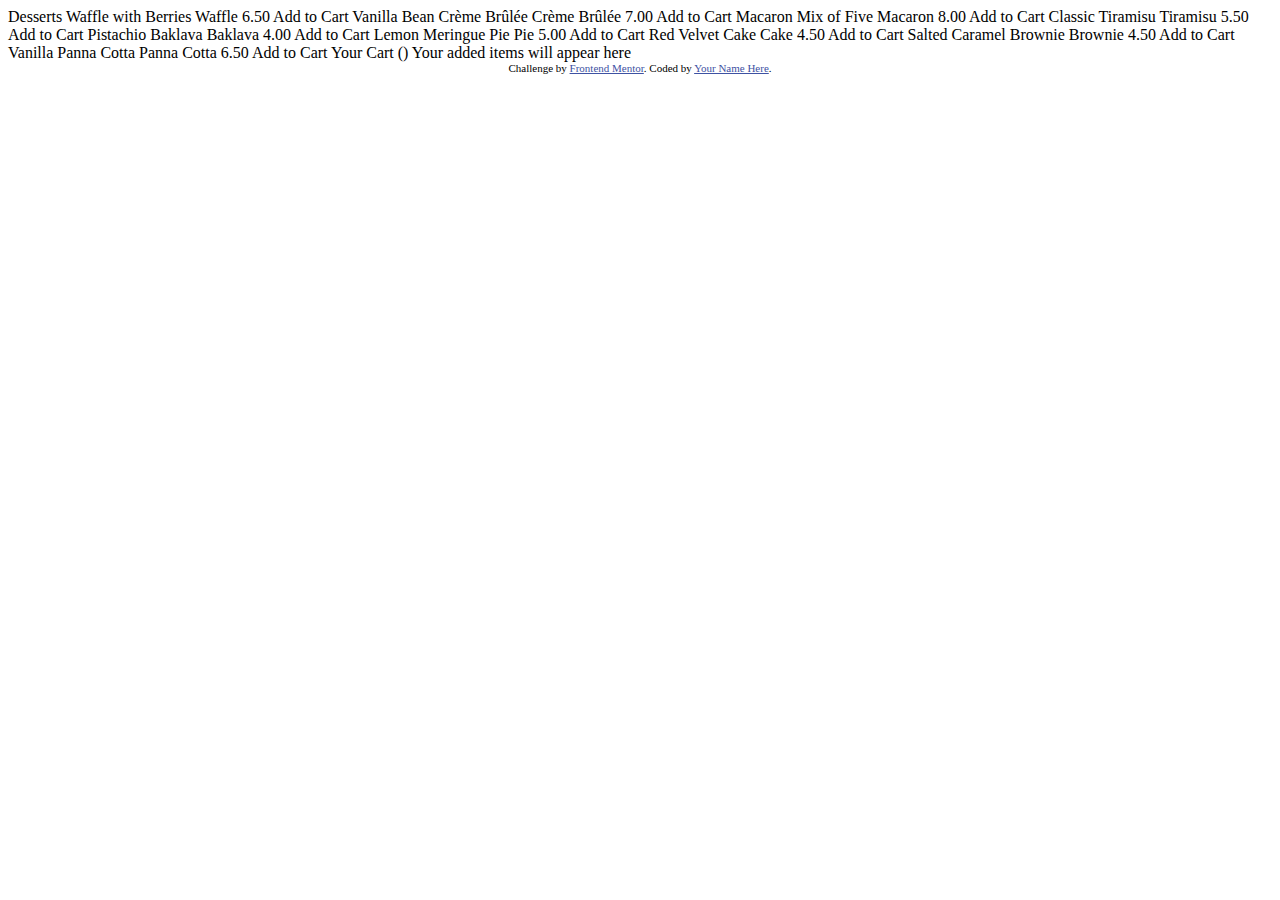
==== product-list-with-cart-main/index.html @ 2c56133f "blog preview card file path changed" ====
<!DOCTYPE html>
<html lang="en">
<head>
  <meta charset="UTF-8">
  <meta name="viewport" content="width=device-width, initial-scale=1.0"> <!-- displays site properly based on user's device -->

  <link rel="icon" type="image/png" sizes="32x32" href="./assets/images/favicon-32x32.png">
  
  <title>Frontend Mentor | Product list with cart</title>

  <!-- Feel free to remove these styles or customise in your own stylesheet 👍 -->
  <style>
    .attribution { font-size: 11px; text-align: center; }
    .attribution a { color: hsl(228, 45%, 44%); }
  </style>
</head>
<body>

  Desserts

  Waffle with Berries
  Waffle
  6.50
  Add to Cart

  Vanilla Bean Crème Brûlée
  Crème Brûlée
  7.00
  Add to Cart

  Macaron Mix of Five
  Macaron
  8.00
  Add to Cart

  Classic Tiramisu
  Tiramisu
  5.50
  Add to Cart

  Pistachio Baklava
  Baklava
  4.00
  Add to Cart

  Lemon Meringue Pie
  Pie
  5.00
  Add to Cart

  Red Velvet Cake
  Cake
  4.50
  Add to Cart

  Salted Caramel Brownie
  Brownie
  4.50
  Add to Cart

  Vanilla Panna Cotta
  Panna Cotta
  6.50
  Add to Cart

  Your Cart (<!-- Quantity -->)
  Your added items will appear here

  <div class="attribution">
    Challenge by <a href="https://www.frontendmentor.io?ref=challenge">Frontend Mentor</a>. 
    Coded by <a href="#">Your Name Here</a>.
  </div>
</body>
</html>
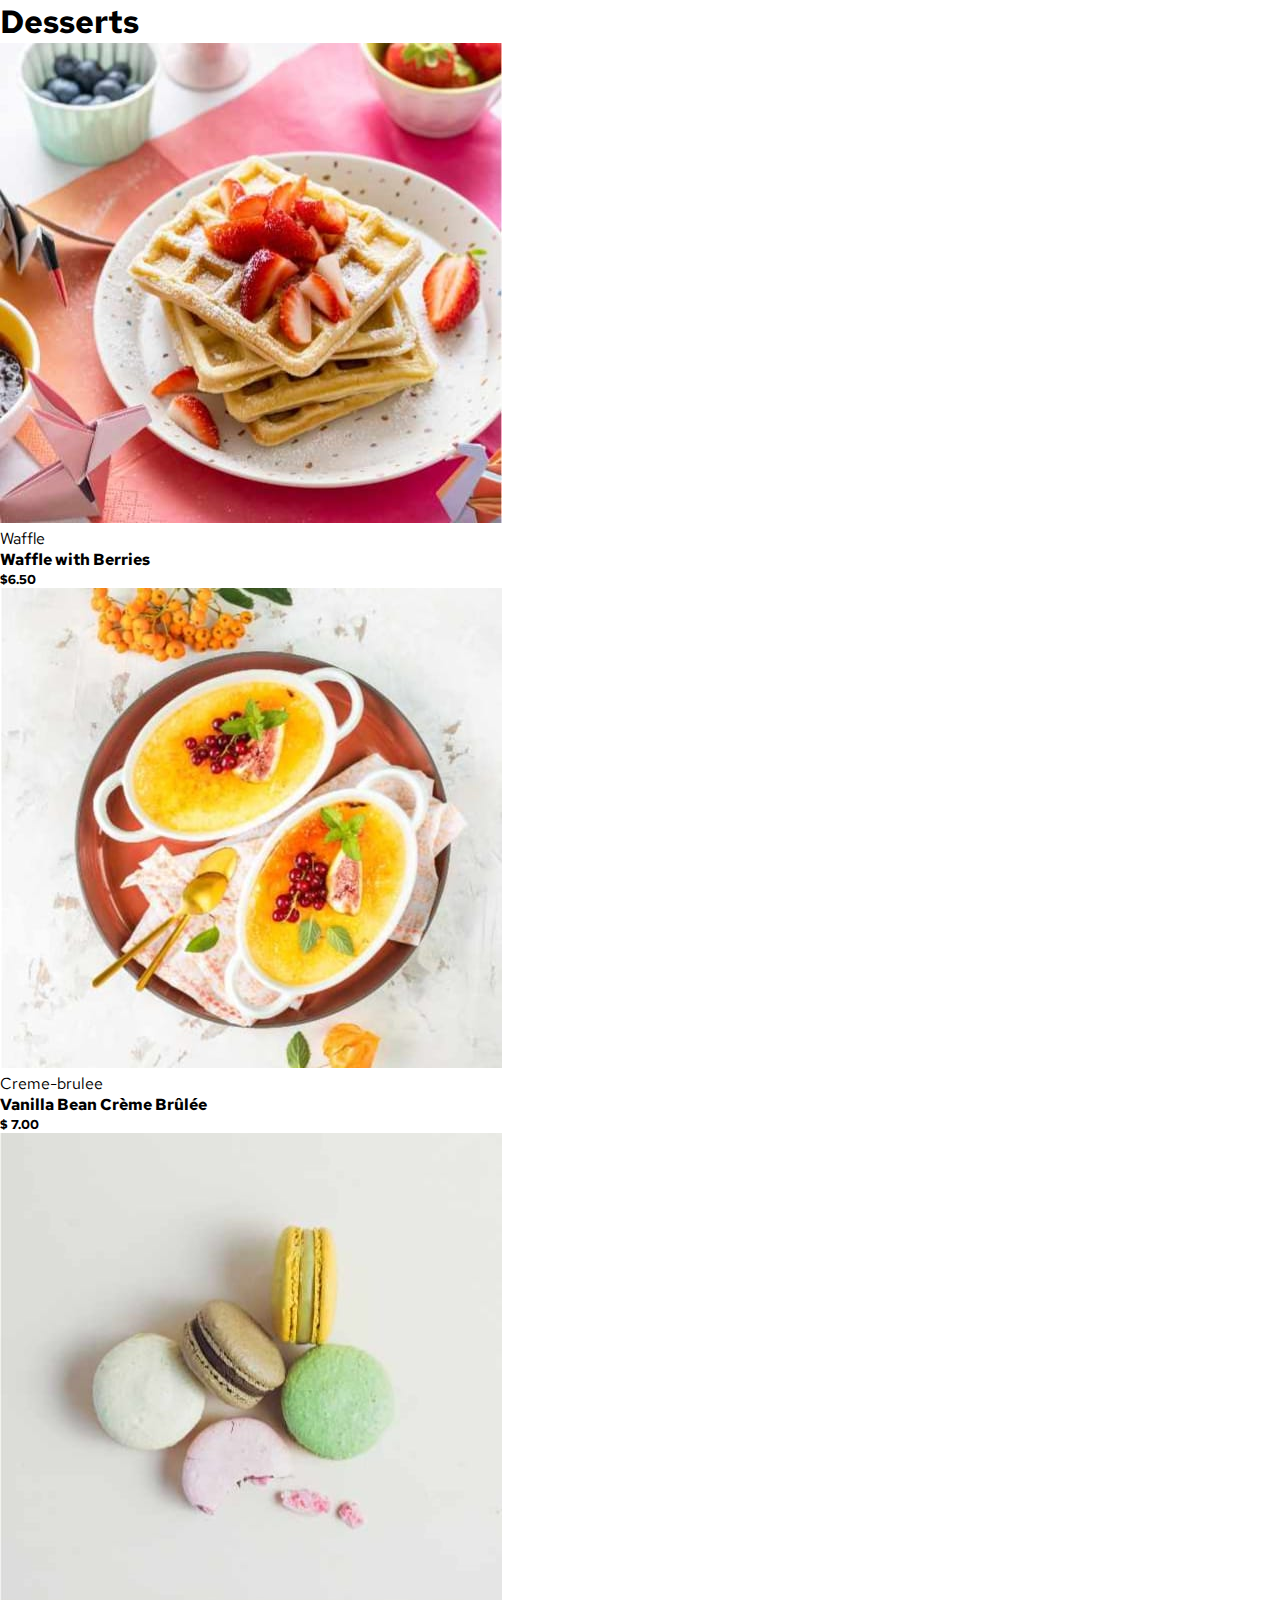
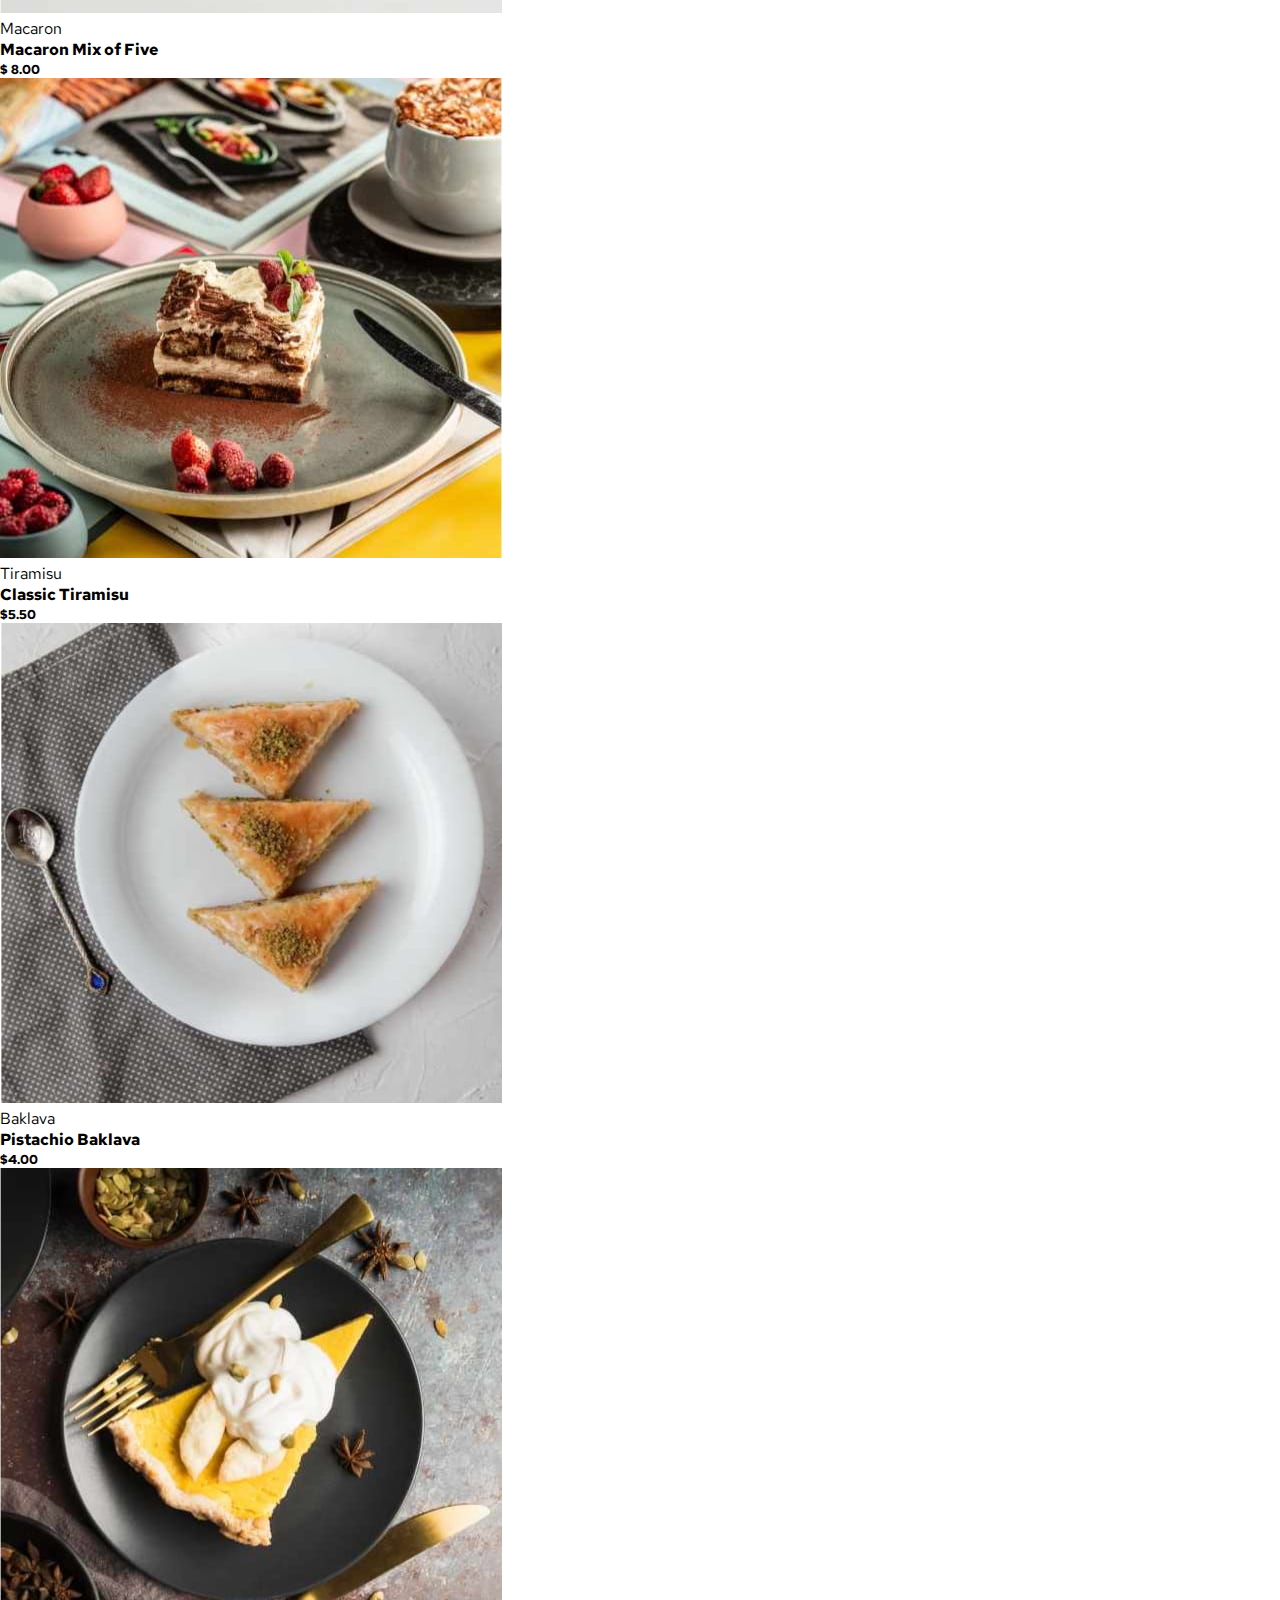
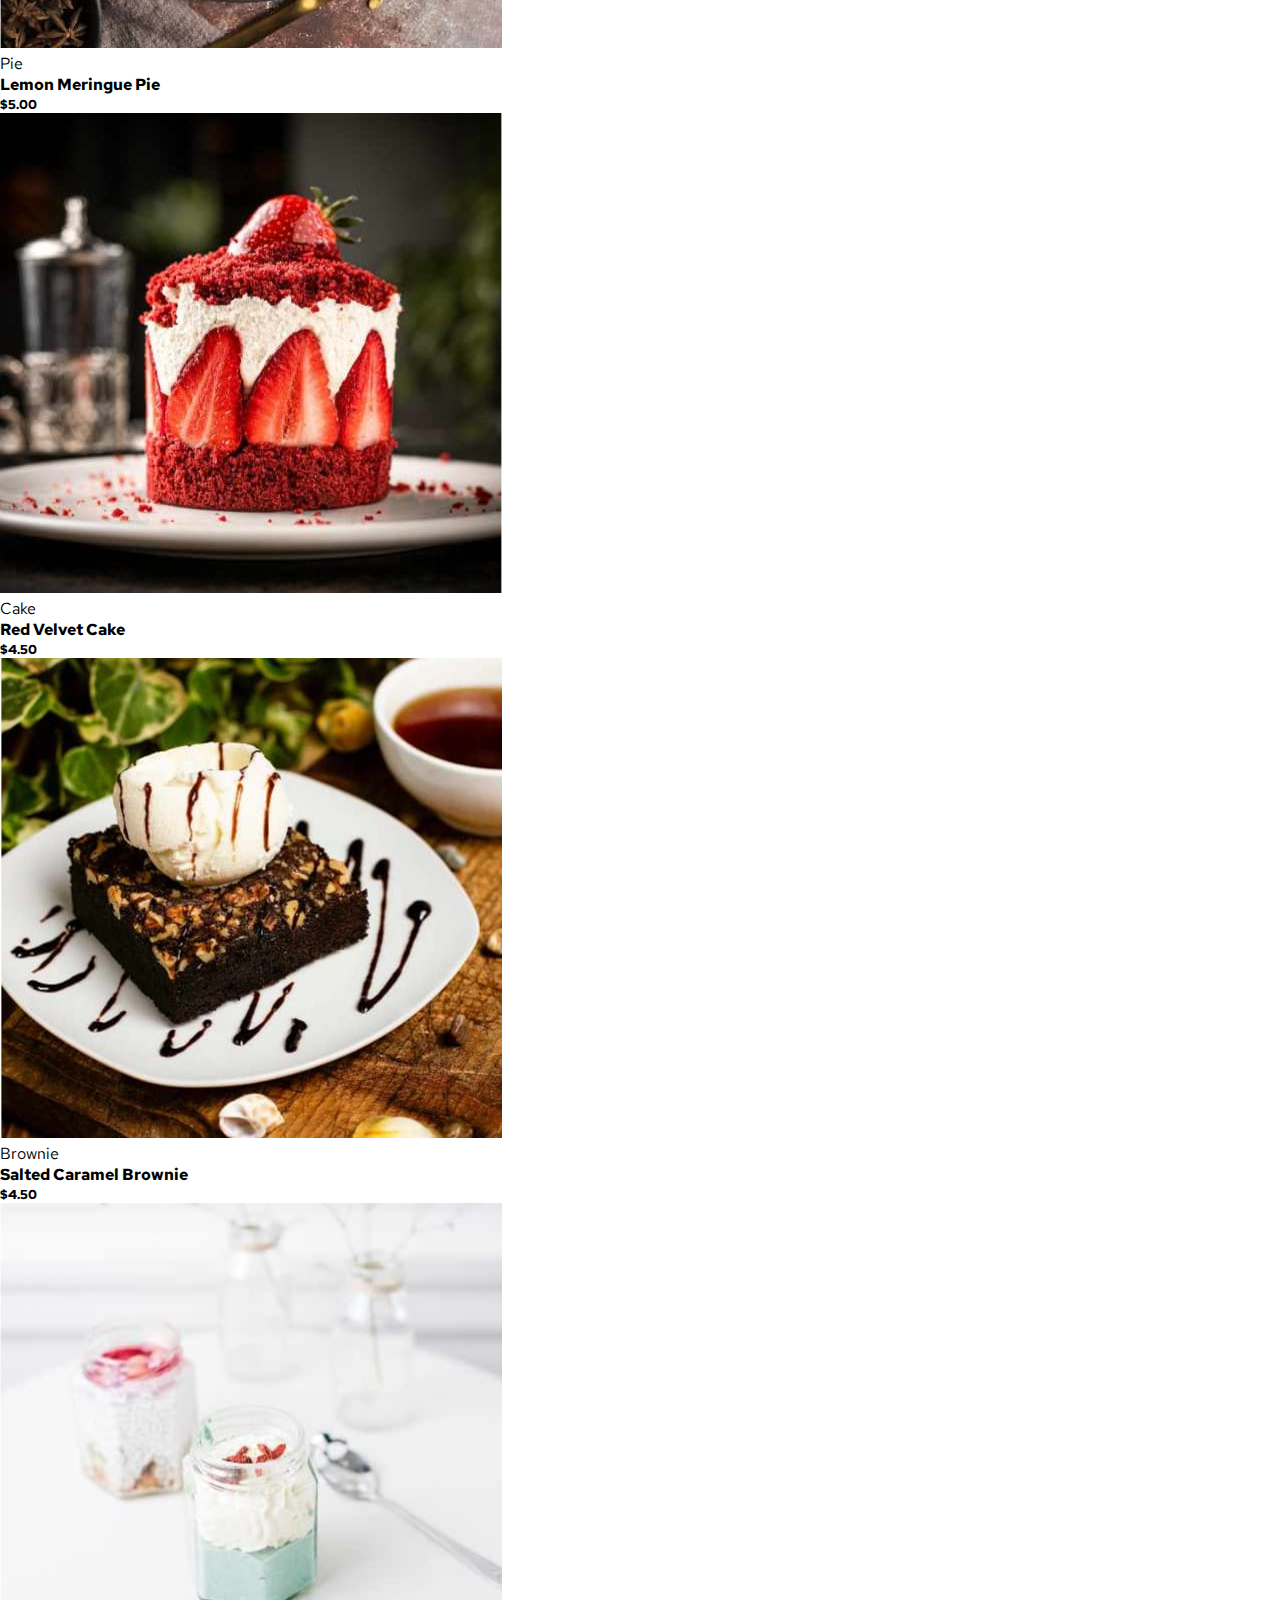
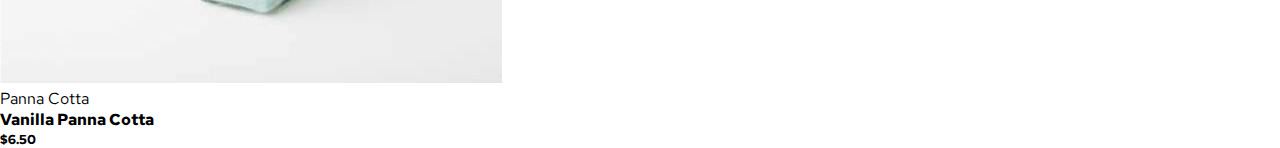
==== commit 41da9e49: "product list cart html done" ====
--- a/product-list-with-cart-main/index.html
+++ b/product-list-with-cart-main/index.html
@@ -7,68 +7,69 @@
   <link rel="icon" type="image/png" sizes="32x32" href="./assets/images/favicon-32x32.png">
   
   <title>Frontend Mentor | Product list with cart</title>
-
-  <!-- Feel free to remove these styles or customise in your own stylesheet 👍 -->
-  <style>
-    .attribution { font-size: 11px; text-align: center; }
-    .attribution a { color: hsl(228, 45%, 44%); }
-  </style>
+  <link rel="stylesheet" href="../product-list-with-cart-main/style.css">
 </head>
 <body>
-
-  Desserts
-
-  Waffle with Berries
-  Waffle
-  6.50
-  Add to Cart
-
-  Vanilla Bean Crème Brûlée
-  Crème Brûlée
-  7.00
-  Add to Cart
-
-  Macaron Mix of Five
-  Macaron
-  8.00
-  Add to Cart
-
-  Classic Tiramisu
-  Tiramisu
-  5.50
-  Add to Cart
-
-  Pistachio Baklava
-  Baklava
-  4.00
-  Add to Cart
-
-  Lemon Meringue Pie
-  Pie
-  5.00
-  Add to Cart
-
-  Red Velvet Cake
-  Cake
-  4.50
-  Add to Cart
-
-  Salted Caramel Brownie
-  Brownie
-  4.50
-  Add to Cart
-
-  Vanilla Panna Cotta
-  Panna Cotta
-  6.50
-  Add to Cart
-
-  Your Cart (<!-- Quantity -->)
-  Your added items will appear here
-
-  <div class="attribution">
-    Challenge by <a href="https://www.frontendmentor.io?ref=challenge">Frontend Mentor</a>. 
-    Coded by <a href="#">Your Name Here</a>.
-  </div>
+  <main>
+    <div class="container">
+      <div class="food-container">
+        <h1> Desserts</h1>
+        <div class="waffle">
+          <img src="../product-list-with-cart-main/assets/images/image-waffle-desktop.jpg" alt="food logo">
+          <p>Waffle</p>
+          <h4>Waffle with Berries</h4>
+          <h5>$6.50</h5>
+        </div>
+        <div class="crema-brulee">
+          <img src="../product-list-with-cart-main/assets/images/image-creme-brulee-desktop.jpg" alt="food logo">
+          <p>Creme-brulee</p>
+          <h4>Vanilla Bean Crème Brûlée</h4>
+          <h5>$ 7.00</h5>
+        </div>
+        <div class="Macaron">
+          <img src="../product-list-with-cart-main/assets/images/image-macaron-desktop.jpg" alt="food logo">
+          <p>Macaron</p>
+          <h4>Macaron Mix of Five</h4>
+          <h5>$ 8.00</h5>
+        </div>
+        <div class="Tiramisu">
+          <img src="../product-list-with-cart-main/assets/images/image-tiramisu-desktop.jpg" alt="food logo">
+          <p>Tiramisu</p>
+          <h4>Classic Tiramisu</h4>
+          <h5>$5.50</h5>
+        </div>
+        <div class="Baklava">
+          <img src="../product-list-with-cart-main/assets/images/image-baklava-desktop.jpg" alt="food logo">
+          <p>Baklava</p>
+          <h4>Pistachio Baklava</h4>
+          <h5>$4.00</h5>
+        </div>
+        <div class="Pie">
+          <img src="../product-list-with-cart-main/assets/images/image-meringue-desktop.jpg" alt="food logo">
+          <p>Pie</p>
+          <h4>Lemon Meringue Pie</h4>
+          <h5>$5.00</h5>
+        </div>
+        <div class="Cake">
+          <img src="../product-list-with-cart-main/assets/images/image-cake-desktop.jpg" alt="food logo">
+          <p>Cake</p>
+          <h4>Red Velvet Cake</h4>
+          <h5>$4.50</h5>
+        </div>
+        <div class="Brownie">
+          <img src="../product-list-with-cart-main/assets/images/image-brownie-desktop.jpg" alt="food logo">
+          <p>Brownie</p>
+          <h4>Salted Caramel Brownie</h4>
+          <h5>$4.50</h5>
+        </div>
+        <div class="Panna Cotta">
+          <img src="../product-list-with-cart-main/assets/images/image-panna-cotta-desktop.jpg" alt="food logo">
+          <p>Panna Cotta</p>
+          <h4>Vanilla Panna Cotta</h4>
+          <h5>$6.50</h5>
+        </div>
+      </div>
+    </div>
+  </main>
 </body>
 </html>--- a/product-list-with-cart-main/style.css
+++ b/product-list-with-cart-main/style.css
@@ -0,0 +1,12 @@
+@import url('https://fonts.googleapis.com/css2?family=Red+Hat+Text:ital,wght@0,300..700;1,300..700&display=swap');
+*{
+    margin: 0px;
+    padding: 0px;
+    box-sizing: border-box;
+}
+
+
+body{
+  font-family: "Red Hat Text", sans-serif;
+
+}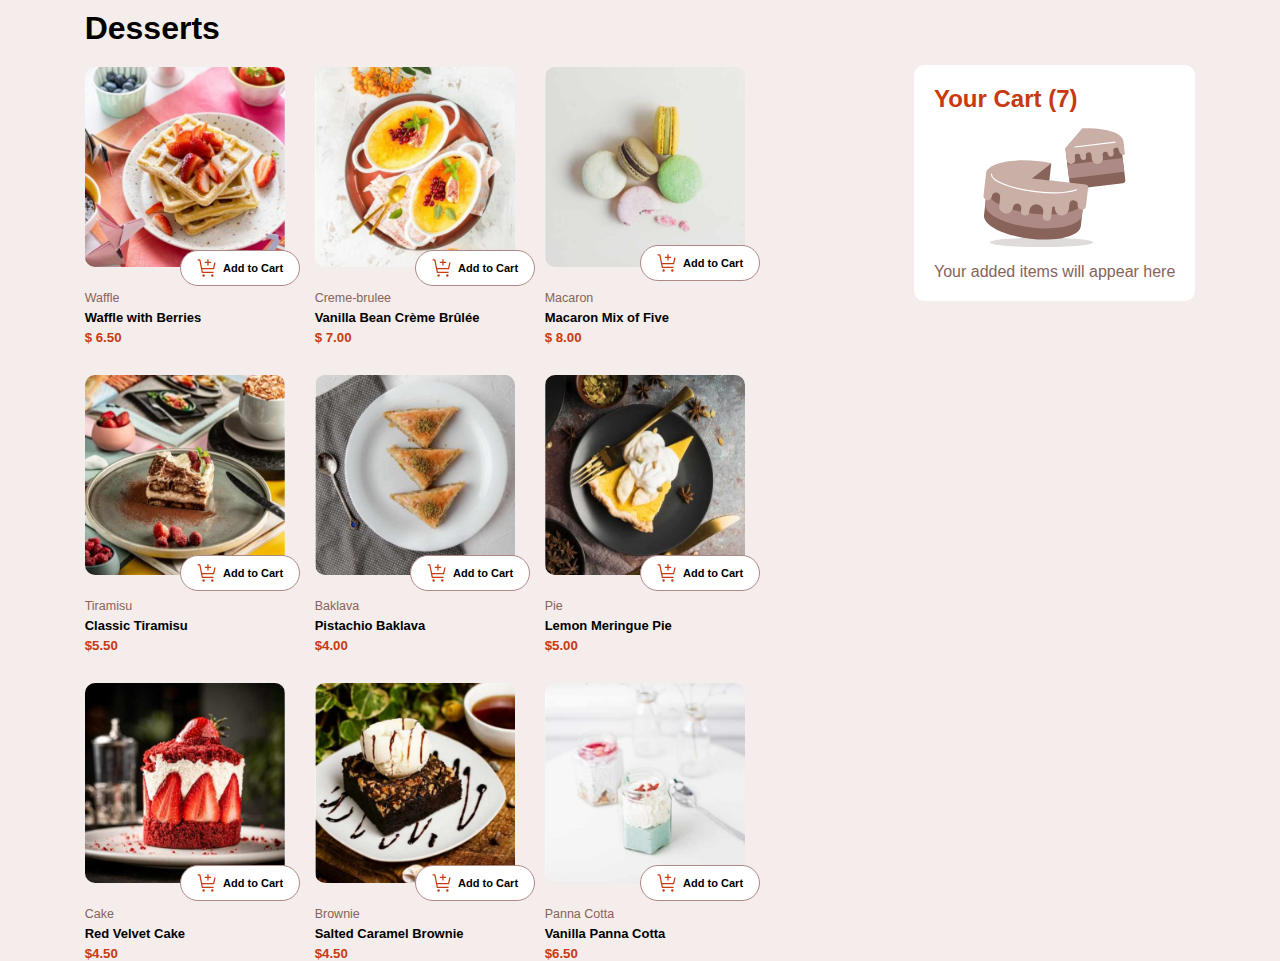
==== commit 30793162: "product list page done" ====
--- a/product-list-with-cart-main/index.html
+++ b/product-list-with-cart-main/index.html
@@ -3,70 +3,89 @@
 <head>
   <meta charset="UTF-8">
   <meta name="viewport" content="width=device-width, initial-scale=1.0"> <!-- displays site properly based on user's device -->
-
   <link rel="icon" type="image/png" sizes="32x32" href="./assets/images/favicon-32x32.png">
-  
   <title>Frontend Mentor | Product list with cart</title>
   <link rel="stylesheet" href="../product-list-with-cart-main/style.css">
 </head>
 <body>
   <main>
     <div class="container">
-      <div class="food-container">
+      <div class="first-container">
         <h1> Desserts</h1>
-        <div class="waffle">
-          <img src="../product-list-with-cart-main/assets/images/image-waffle-desktop.jpg" alt="food logo">
-          <p>Waffle</p>
-          <h4>Waffle with Berries</h4>
-          <h5>$6.50</h5>
+        <div class="food-container">
+          <div class="waffle">
+            <img src="../product-list-with-cart-main/assets/images/image-waffle-desktop.jpg" alt="food-logo" class="food-image1">
+            <button id="btn"><img src="../product-list-with-cart-main/assets/images/add-to-cart.svg" alt="" class="logo"><h5 class="btn">Add to Cart</h5></button>           
+            <p>Waffle</p>
+            <h4>Waffle with Berries</h4>
+            <h5 class="price">$ 6.50</h5>
+          </div>
+        
+          <div class="crema-brulee">
+            <img src="../product-list-with-cart-main/assets/images/image-creme-brulee-desktop.jpg" alt="food-logo" class="food-image2">
+            <button id="btn2"><img src="../product-list-with-cart-main/assets/images/add-to-cart.svg" alt="" class="logo"><h5 class="btn">Add to Cart</h5></button>           
+            <p>Creme-brulee</p>
+            <h4>Vanilla Bean Crème Brûlée</h4>
+            <h5 class="price" >$ 7.00</h5>
+          </div>
+          <div class="Macaron">
+            <img src="../product-list-with-cart-main/assets/images/image-macaron-desktop.jpg" alt="food-logo" class="food-image3">
+            <button id="btn3"><img src="../product-list-with-cart-main/assets/images/add-to-cart.svg" alt="" class="logo"><h5 class="btn">Add to Cart</h5></button>           
+            <p>Macaron</p>
+            <h4>Macaron Mix of Five</h4>
+            <h5 class="price">$ 8.00</h5>
+          </div>
+          <div class="Tiramisu">
+            <img src="../product-list-with-cart-main/assets/images/image-tiramisu-desktop.jpg" alt="food-logo" class="food-image4">
+            <button id="btn4"><img src="../product-list-with-cart-main/assets/images/add-to-cart.svg" alt="" class="logo"><h5 class="btn">Add to Cart</h5></button>           
+            <p>Tiramisu</p>
+            <h4>Classic Tiramisu</h4>
+            <h5 class="price">$5.50</h5>
+          </div>
+          <div class="Baklava">
+            <img src="../product-list-with-cart-main/assets/images/image-baklava-desktop.jpg" alt="food-logo" class="food-image5">
+            <button id="btn5"><img src="../product-list-with-cart-main/assets/images/add-to-cart.svg" alt="" class="logo"><h5 class="btn">Add to Cart</h5></button>           
+            <p>Baklava</p>
+            <h4>Pistachio Baklava</h4>
+            <h5 class="price">$4.00</h5>
+          </div>
+          <div class="Pie">
+            <img src="../product-list-with-cart-main/assets/images/image-meringue-desktop.jpg" alt="food-logo" class="food-image6">
+            <button id="btn6"><img src="../product-list-with-cart-main/assets/images/add-to-cart.svg" alt="" class="logo"><h5 class="btn">Add to Cart</h5></button>           
+            <p>Pie</p>
+            <h4>Lemon Meringue Pie</h4>
+            <h5 class="price">$5.00</h5>
+          </div>
+          <div class="Cake">
+            <img src="../product-list-with-cart-main/assets/images/image-cake-desktop.jpg" alt="food-logo" class="food-image7">
+            <button id="btn7"><img src="../product-list-with-cart-main/assets/images/add-to-cart.svg" alt="" class="logo"><h5 class="btn">Add to Cart</h5></button>           
+            <p>Cake</p>
+            <h4>Red Velvet Cake</h4>
+            <h5 class="price">$4.50</h5>
+          </div>
+          <div class="Brownie">
+            <img src="../product-list-with-cart-main/assets/images/image-brownie-desktop.jpg" alt="food-logo" class="food-image8">
+            <button id="btn8"><img src="../product-list-with-cart-main/assets/images/add-to-cart.svg" alt="" class="logo"><h5 class="btn">Add to Cart</h5></button>           
+            <p>Brownie</p>
+            <h4>Salted Caramel Brownie</h4>
+            <h5 class="price">$4.50</h5>
+          </div>
+          <div class="Panna Cotta">
+            <img src="../product-list-with-cart-main/assets/images/image-panna-cotta-desktop.jpg" alt="food-logo" class="food-image9">
+            <button id="btn9"><img src="../product-list-with-cart-main/assets/images/add-to-cart.svg" alt="" class="logo"><h5 class="btn">Add to Cart</h5></button>           
+            <p>Panna Cotta</p>
+            <h4>Vanilla Panna Cotta</h4>
+            <h5 class="price">$6.50</h5>
+          </div>
         </div>
-        <div class="crema-brulee">
-          <img src="../product-list-with-cart-main/assets/images/image-creme-brulee-desktop.jpg" alt="food logo">
-          <p>Creme-brulee</p>
-          <h4>Vanilla Bean Crème Brûlée</h4>
-          <h5>$ 7.00</h5>
-        </div>
-        <div class="Macaron">
-          <img src="../product-list-with-cart-main/assets/images/image-macaron-desktop.jpg" alt="food logo">
-          <p>Macaron</p>
-          <h4>Macaron Mix of Five</h4>
-          <h5>$ 8.00</h5>
-        </div>
-        <div class="Tiramisu">
-          <img src="../product-list-with-cart-main/assets/images/image-tiramisu-desktop.jpg" alt="food logo">
-          <p>Tiramisu</p>
-          <h4>Classic Tiramisu</h4>
-          <h5>$5.50</h5>
-        </div>
-        <div class="Baklava">
-          <img src="../product-list-with-cart-main/assets/images/image-baklava-desktop.jpg" alt="food logo">
-          <p>Baklava</p>
-          <h4>Pistachio Baklava</h4>
-          <h5>$4.00</h5>
-        </div>
-        <div class="Pie">
-          <img src="../product-list-with-cart-main/assets/images/image-meringue-desktop.jpg" alt="food logo">
-          <p>Pie</p>
-          <h4>Lemon Meringue Pie</h4>
-          <h5>$5.00</h5>
-        </div>
-        <div class="Cake">
-          <img src="../product-list-with-cart-main/assets/images/image-cake-desktop.jpg" alt="food logo">
-          <p>Cake</p>
-          <h4>Red Velvet Cake</h4>
-          <h5>$4.50</h5>
-        </div>
-        <div class="Brownie">
-          <img src="../product-list-with-cart-main/assets/images/image-brownie-desktop.jpg" alt="food logo">
-          <p>Brownie</p>
-          <h4>Salted Caramel Brownie</h4>
-          <h5>$4.50</h5>
-        </div>
-        <div class="Panna Cotta">
-          <img src="../product-list-with-cart-main/assets/images/image-panna-cotta-desktop.jpg" alt="food logo">
-          <p>Panna Cotta</p>
-          <h4>Vanilla Panna Cotta</h4>
-          <h5>$6.50</h5>
+      </div>
+      <div class="second-container">
+        <div class="order-container">
+          <h2>Your Cart (7)</h2>
+          <div class="cake-logo">
+            <img src="../product-list-with-cart-main/assets/images/illustration-empty-cart.svg" alt="cake logo" class="empty-logo">
+          </div>
+          <p>Your added items will appear here</p>
         </div>
       </div>
     </div>
--- a/product-list-with-cart-main/style.css
+++ b/product-list-with-cart-main/style.css
@@ -1,12 +1,281 @@
-@import url('https://fonts.googleapis.com/css2?family=Red+Hat+Text:ital,wght@0,300..700;1,300..700&display=swap');
-*{
-    margin: 0px;
-    padding: 0px;
-    box-sizing: border-box;
+* {
+  margin: 0px;
+  padding: 0px;
+  box-sizing: border-box;
 }
 
-
-body{
-  font-family: "Red Hat Text", sans-serif;
-
-}+body {
+  font-family: "poppins", sans-serif;
+  background-color: hsl(13, 31%, 94%);
+}
+body .container {
+  display: flex;
+  justify-content: space-around;
+}
+body .container .first-container h1 {
+  margin-top: 10px;
+}
+body .container .first-container .food-container {
+  display: grid;
+  grid-template-columns: 1fr 1fr 1fr;
+  gap: 30px;
+  margin-top: 20px;
+}
+body .container .first-container .food-container .food-image1 {
+  width: 200px;
+  height: 200px;
+  border-radius: 10px;
+  position: relative;
+}
+body .container .first-container .food-container .food-image1:hover {
+  border: 2.5px solid hsl(14, 86%, 42%);
+}
+body .container .first-container .food-container .food-image2 {
+  width: 200px;
+  height: 200px;
+  border-radius: 10px;
+  position: relative;
+}
+body .container .first-container .food-container .food-image2:hover {
+  border: 2.5px solid hsl(14, 86%, 42%);
+}
+body .container .first-container .food-container .food-image3 {
+  width: 200px;
+  height: 200px;
+  border-radius: 10px;
+  position: relative;
+}
+body .container .first-container .food-container .food-image3:hover {
+  border: 2.5px solid hsl(14, 86%, 42%);
+}
+body .container .first-container .food-container .food-image4 {
+  width: 200px;
+  height: 200px;
+  border-radius: 10px;
+  position: relative;
+}
+body .container .first-container .food-container .food-image4:hover {
+  border: 2.5px solid hsl(14, 86%, 42%);
+}
+body .container .first-container .food-container .food-image5 {
+  width: 200px;
+  height: 200px;
+  border-radius: 10px;
+  position: relative;
+}
+body .container .first-container .food-container .food-image5:hover {
+  border: 2.5px solid hsl(14, 86%, 42%);
+}
+body .container .first-container .food-container .food-image6 {
+  width: 200px;
+  height: 200px;
+  border-radius: 10px;
+  position: relative;
+}
+body .container .first-container .food-container .food-image6:hover {
+  border: 2.5px solid hsl(14, 86%, 42%);
+}
+body .container .first-container .food-container .food-image7 {
+  width: 200px;
+  height: 200px;
+  border-radius: 10px;
+  position: relative;
+}
+body .container .first-container .food-container .food-image7:hover {
+  border: 2.5px solid hsl(14, 86%, 42%);
+}
+body .container .first-container .food-container .food-image8 {
+  width: 200px;
+  height: 200px;
+  border-radius: 10px;
+  position: relative;
+}
+body .container .first-container .food-container .food-image8:hover {
+  border: 2.5px solid hsl(14, 86%, 42%);
+}
+body .container .first-container .food-container .food-image9 {
+  width: 200px;
+  height: 200px;
+  border-radius: 10px;
+  position: relative;
+}
+body .container .first-container .food-container .food-image9:hover {
+  border: 2.5px solid hsl(14, 86%, 42%);
+}
+body .container .first-container .food-container #btn {
+  position: absolute;
+  top: 250px;
+  left: 180px;
+  display: flex;
+  justify-content: center;
+  padding: 7px;
+  border-radius: 30px;
+  background-color: white;
+  width: 120px;
+  border: 1px solid hsl(7, 20%, 60%);
+}
+body .container .first-container .food-container #btn .btn {
+  margin-left: 5px;
+  margin-top: 4px;
+}
+body .container .first-container .food-container #btn2 {
+  position: absolute;
+  top: 250px;
+  left: 415px;
+  display: flex;
+  justify-content: center;
+  padding: 7px;
+  border-radius: 30px;
+  background-color: white;
+  width: 120px;
+  border: 1px solid hsl(7, 20%, 60%);
+}
+body .container .first-container .food-container #btn2 .btn {
+  margin-left: 5px;
+  margin-top: 4px;
+}
+body .container .first-container .food-container #btn3 {
+  position: absolute;
+  top: 245px;
+  left: 640px;
+  display: flex;
+  justify-content: center;
+  padding: 7px;
+  border-radius: 30px;
+  background-color: white;
+  width: 120px;
+  border: 1px solid hsl(7, 20%, 60%);
+}
+body .container .first-container .food-container #btn3 .btn {
+  margin-left: 5px;
+  margin-top: 4px;
+}
+body .container .first-container .food-container #btn4 {
+  position: absolute;
+  top: 555px;
+  left: 180px;
+  display: flex;
+  justify-content: center;
+  padding: 7px;
+  border-radius: 30px;
+  background-color: white;
+  width: 120px;
+  border: 1px solid hsl(7, 20%, 60%);
+}
+body .container .first-container .food-container #btn4 .btn {
+  margin-left: 5px;
+  margin-top: 4px;
+}
+body .container .first-container .food-container #btn5 {
+  position: absolute;
+  top: 555px;
+  left: 410px;
+  display: flex;
+  justify-content: center;
+  padding: 7px;
+  border-radius: 30px;
+  background-color: white;
+  width: 120px;
+  border: 1px solid hsl(7, 20%, 60%);
+}
+body .container .first-container .food-container #btn5 .btn {
+  margin-left: 5px;
+  margin-top: 4px;
+}
+body .container .first-container .food-container #btn6 {
+  position: absolute;
+  top: 555px;
+  left: 640px;
+  display: flex;
+  justify-content: center;
+  padding: 7px;
+  border-radius: 30px;
+  background-color: white;
+  width: 120px;
+  border: 1px solid hsl(7, 20%, 60%);
+}
+body .container .first-container .food-container #btn6 .btn {
+  margin-left: 5px;
+  margin-top: 4px;
+}
+body .container .first-container .food-container #btn7 {
+  position: absolute;
+  top: 865px;
+  left: 180px;
+  display: flex;
+  justify-content: center;
+  padding: 7px;
+  border-radius: 30px;
+  background-color: white;
+  width: 120px;
+  border: 1px solid hsl(7, 20%, 60%);
+}
+body .container .first-container .food-container #btn7 .btn {
+  margin-left: 5px;
+  margin-top: 4px;
+}
+body .container .first-container .food-container #btn8 {
+  position: absolute;
+  top: 865px;
+  left: 415px;
+  display: flex;
+  justify-content: center;
+  padding: 7px;
+  border-radius: 30px;
+  background-color: white;
+  width: 120px;
+  border: 1px solid hsl(7, 20%, 60%);
+}
+body .container .first-container .food-container #btn8 .btn {
+  margin-left: 5px;
+  margin-top: 4px;
+}
+body .container .first-container .food-container #btn9 {
+  position: absolute;
+  top: 865px;
+  left: 640px;
+  display: flex;
+  justify-content: center;
+  padding: 7px;
+  border-radius: 30px;
+  background-color: white;
+  width: 120px;
+  border: 1px solid hsl(7, 20%, 60%);
+}
+body .container .first-container .food-container #btn9 .btn {
+  margin-left: 5px;
+  margin-top: 4px;
+}
+body .container .first-container .food-container p {
+  font-size: 12.5px;
+  margin-top: 20px;
+  color: hsl(12, 20%, 44%);
+}
+body .container .first-container .food-container h4 {
+  margin-top: 5px;
+  font-size: 13px;
+}
+body .container .first-container .food-container .price {
+  margin-top: 5px;
+  color: hsl(14, 86%, 42%);
+}
+body .container .second-container .order-container {
+  background-color: white;
+  padding: 20px;
+  border-radius: 10px;
+  margin-top: 65px;
+}
+body .container .second-container .order-container h2 {
+  color: hsl(14, 86%, 42%);
+}
+body .container .second-container .order-container .cake-logo {
+  display: flex;
+  justify-content: center;
+  align-items: center;
+}
+body .container .second-container .order-container .cake-logo img {
+  width: 150px;
+}
+body .container .second-container .order-container p {
+  color: hsl(12, 20%, 44%);
+}/*# sourceMappingURL=style.css.map */